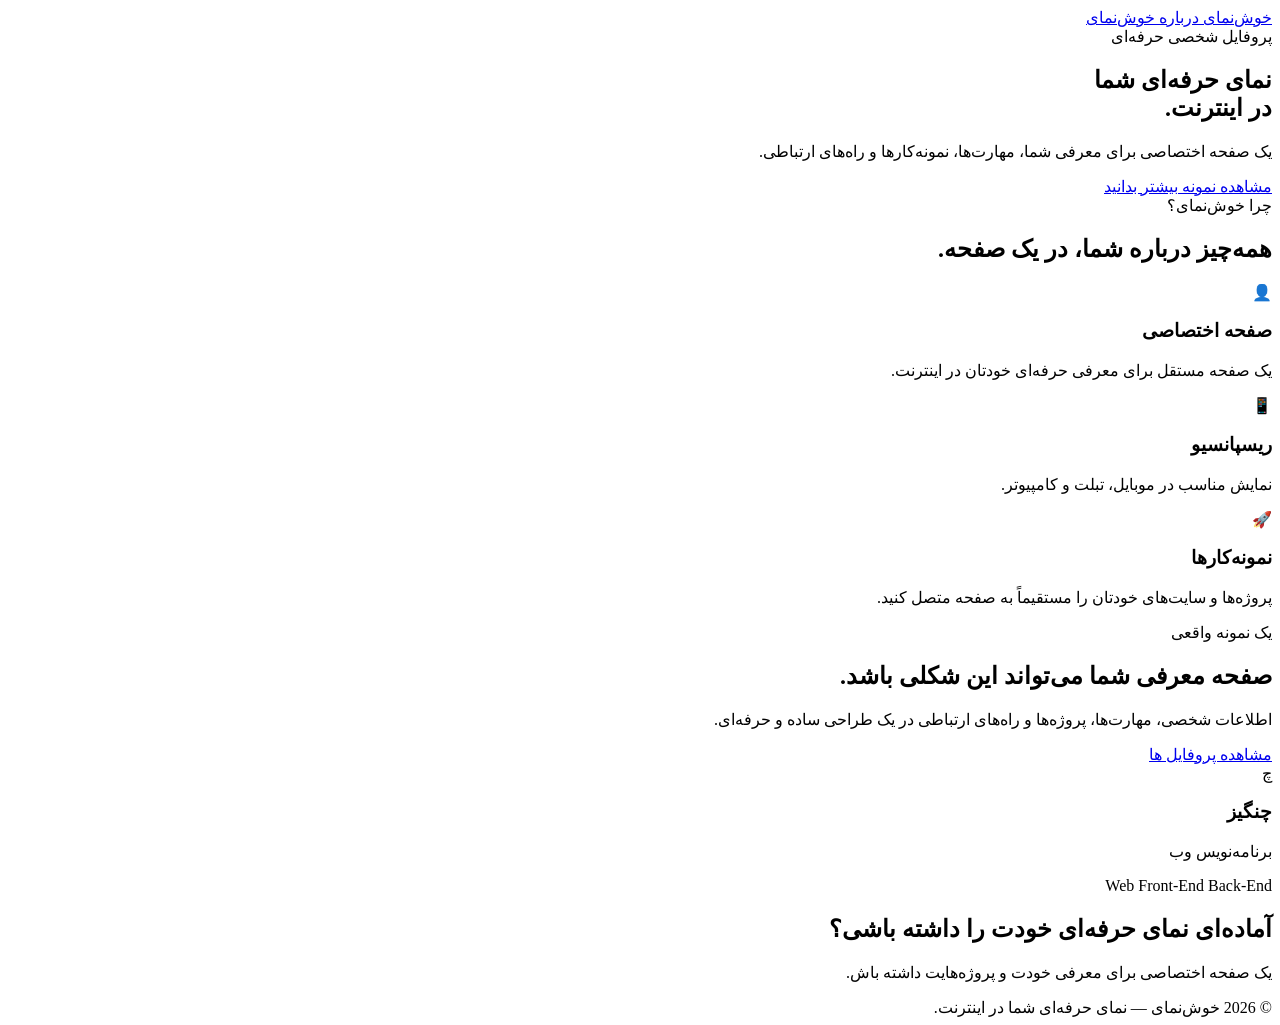
==== index.html @ b37d6eff "Alpha:0.0.3" ====
<!DOCTYPE html>
<html lang="fa" dir="rtl">

<head>

    <meta charset="UTF-8">

    <meta name="viewport" content="width=device-width, initial-scale=1.0">

    <title>
        خوش نمای | نمای حرفه‌ای شما در اینترنت
    </title>
    <link href="https://fonts.googleapis.com/css2?family=Vazirmatn:wght@100..900&display=swap" rel="stylesheet">

    <meta name="description" content="خوش‌نمای؛ صفحه معرفی شخصی حرفه‌ای برای حضور بهتر شما در اینترنت.">

    <link rel="stylesheet" href="css/style.css">

</head>


<body>

    <!-- ================================
         Header
    ================================= -->

    <header>

        <div class="container nav">

            <a href="./" class="brand">
                خوش‌نمای
            </a>

            <a href="#about" class="nav-link">
                درباره خوش‌نمای
            </a>

        </div>

    </header>


    <main>

        <!-- ================================
             Hero
        ================================= -->

        <section class="hero">

            <div class="container hero-content">

                <span class="badge">
                    پروفایل شخصی حرفه‌ای
                </span>

                <h1>
                    نمای حرفه‌ای شما
                    <br>
                    <span>در اینترنت.</span>
                </h1>

                <p>
                    یک صفحه اختصاصی برای معرفی شما،
                    مهارت‌ها، نمونه‌کارها و راه‌های ارتباطی.
                </p>

                <div class="hero-actions">

                    <a href="profiles/parham/" class="button primary">
                        مشاهده نمونه
                    </a>

                    <a href="#about" class="button secondary">
                        بیشتر بدانید
                    </a>

                </div>

            </div>

        </section>


        <!-- ================================
             Features
        ================================= -->

        <section id="about" class="section">

            <div class="container">

                <div class="section-heading">

                    <span>
                        چرا خوش‌نمای؟
                    </span>

                    <h2>
                        همه‌چیز درباره شما،
                        در یک صفحه.
                    </h2>

                </div>


                <div class="features">

                    <article class="feature-card">

                        <div class="feature-icon">
                            👤
                        </div>

                        <h3>
                            صفحه اختصاصی
                        </h3>

                        <p>
                            یک صفحه مستقل برای معرفی
                            حرفه‌ای خودتان در اینترنت.
                        </p>

                    </article>


                    <article class="feature-card">

                        <div class="feature-icon">
                            📱
                        </div>

                        <h3>
                            ریسپانسیو
                        </h3>

                        <p>
                            نمایش مناسب در موبایل،
                            تبلت و کامپیوتر.
                        </p>

                    </article>


                    <article class="feature-card">

                        <div class="feature-icon">
                            🚀
                        </div>

                        <h3>
                            نمونه‌کارها
                        </h3>

                        <p>
                            پروژه‌ها و سایت‌های خودتان
                            را مستقیماً به صفحه متصل کنید.
                        </p>

                    </article>

                </div>

            </div>

        </section>


        <!-- ================================
             Profile Showcase
        ================================= -->

        <section class="showcase section">

            <div class="container showcase-content">

                <div>

                    <span class="badge">
                        یک نمونه واقعی
                    </span>

                    <h2>
                        صفحه معرفی شما
                        می‌تواند این شکلی باشد.
                    </h2>

                    <p>
                        اطلاعات شخصی، مهارت‌ها،
                        پروژه‌ها و راه‌های ارتباطی
                        در یک طراحی ساده و حرفه‌ای.
                    </p>

                    <a href="./profiles.html" class="button primary">
                        مشاهده پروفایل ها
                    </a>

                </div>


                <div class="showcase-card">

                    <div class="showcase-avatar">
                        چ
                    </div>

                    <h3>
                        چنگیز
                    </h3>

                    <p>
                        برنامه‌نویس وب
                    </p>

                    <div class="showcase-tags">

                        <span>Web</span>
                        <span>Front-End</span>
                        <span>Back-End</span>

                    </div>

                </div>

            </div>

        </section>


        <!-- ================================
             Simple CTA
        ================================= -->

        <section class="cta">

            <div class="container">

                <h2>
                    آماده‌ای نمای حرفه‌ای
                    خودت را داشته باشی؟
                </h2>

                <p>
                    یک صفحه اختصاصی برای معرفی خودت
                    و پروژه‌هایت داشته باش.
                </p>

            </div>

        </section>

    </main>


    <!-- ================================
         Footer
    ================================= -->

    <footer>

        <div class="container">

            © 2026 خوش‌نمای — نمای حرفه‌ای شما در اینترنت.

        </div>

    </footer>

</body>

</html>
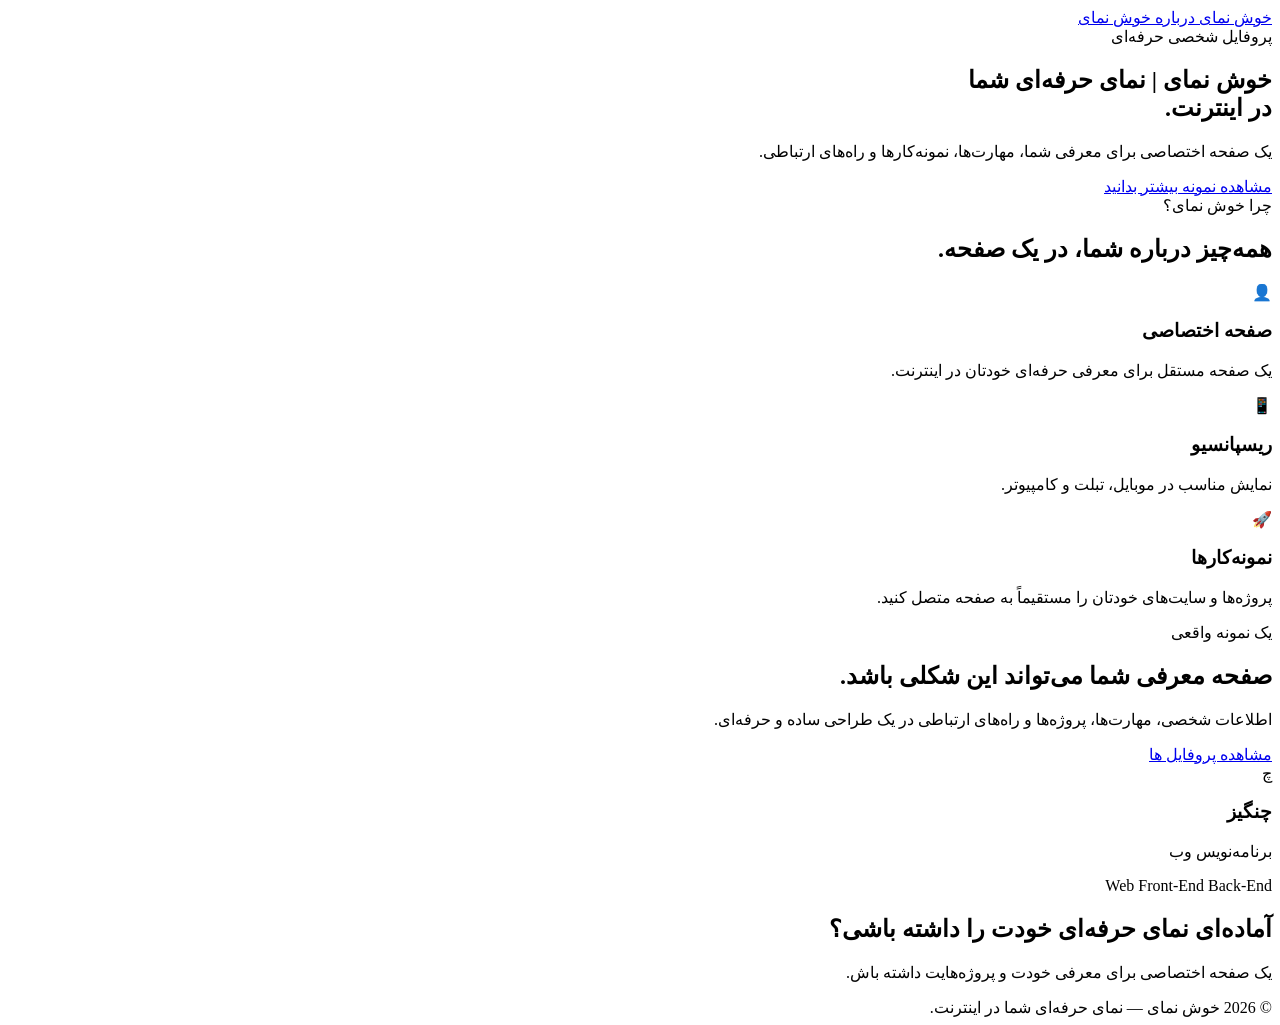
==== commit 723290f5: "Alpha:0.0.4" ====
--- a/index.html
+++ b/index.html
@@ -6,13 +6,13 @@
     <meta charset="UTF-8">
 
     <meta name="viewport" content="width=device-width, initial-scale=1.0">
-
+    <link rel="icon" type="image/webp" href="logo.webp">
     <title>
         خوش نمای | نمای حرفه‌ای شما در اینترنت
     </title>
     <link href="https://fonts.googleapis.com/css2?family=Vazirmatn:wght@100..900&display=swap" rel="stylesheet">
 
-    <meta name="description" content="خوش‌نمای؛ صفحه معرفی شخصی حرفه‌ای برای حضور بهتر شما در اینترنت.">
+    <meta name="description" content="خوش نمای؛ صفحه معرفی شخصی حرفه‌ای برای حضور بهتر شما در اینترنت.">
 
     <link rel="stylesheet" href="css/style.css">
 
@@ -30,11 +30,11 @@
         <div class="container nav">
 
             <a href="./" class="brand">
-                خوش‌نمای
+                خوش نمای
             </a>
 
             <a href="#about" class="nav-link">
-                درباره خوش‌نمای
+                درباره خوش نمای
             </a>
 
         </div>
@@ -57,7 +57,7 @@
                 </span>
 
                 <h1>
-                    نمای حرفه‌ای شما
+                    خوش نمای | نمای حرفه‌ای شما
                     <br>
                     <span>در اینترنت.</span>
                 </h1>
@@ -95,7 +95,7 @@
                 <div class="section-heading">
 
                     <span>
-                        چرا خوش‌نمای؟
+                        چرا خوش نمای؟
                     </span>
 
                     <h2>
@@ -262,7 +262,7 @@
 
         <div class="container">
 
-            © 2026 خوش‌نمای — نمای حرفه‌ای شما در اینترنت.
+            © 2026 خوش نمای — نمای حرفه‌ای شما در اینترنت.
 
         </div>
 
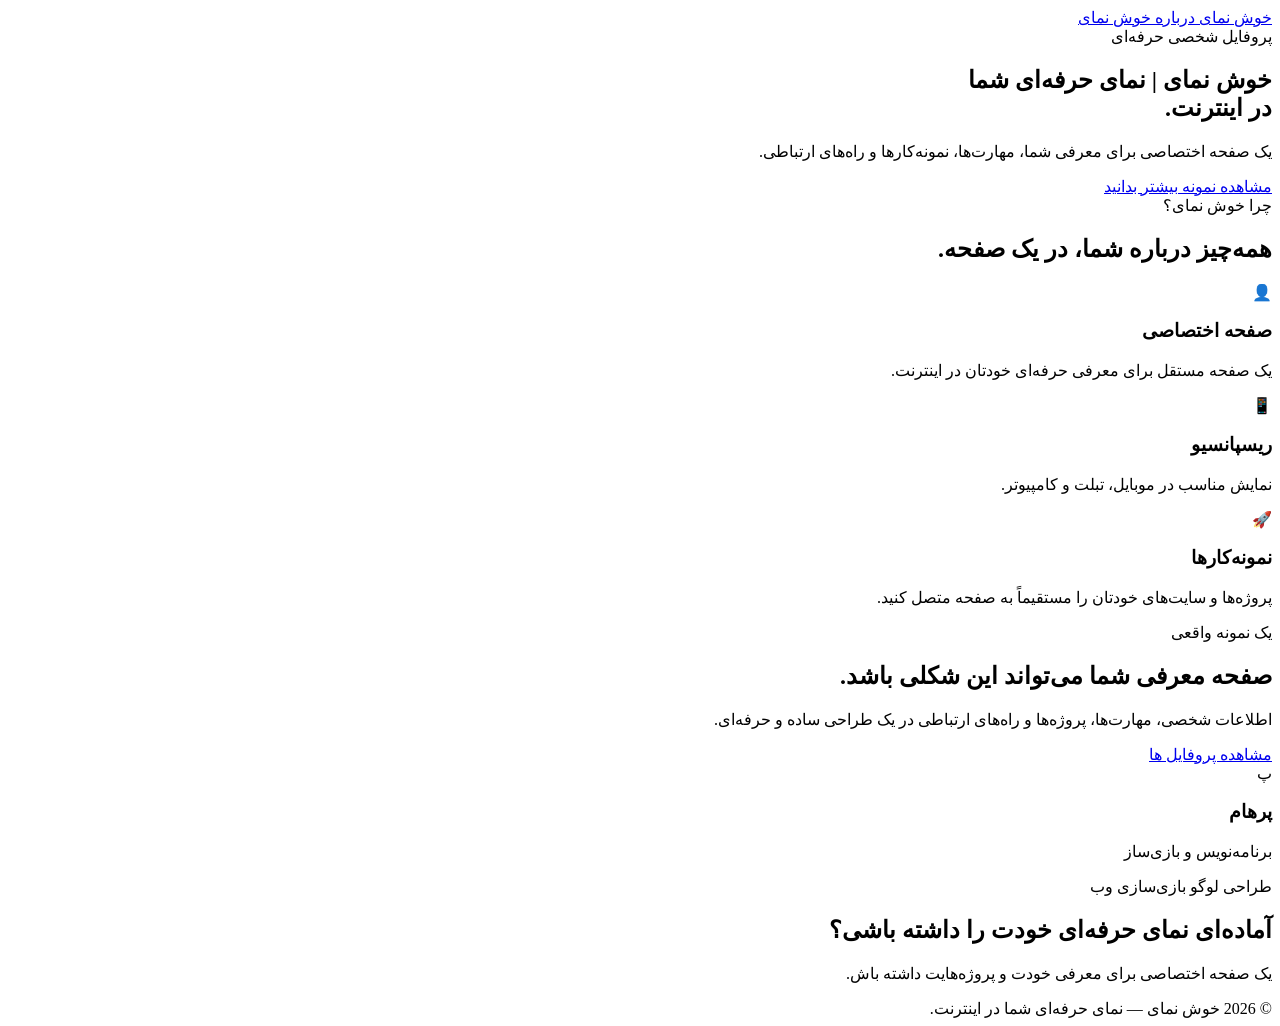
==== commit 11036548: "Alpha0.0.6: Add AmiraliMoradi" ====
--- a/index.html
+++ b/index.html
@@ -203,22 +203,22 @@
                 <div class="showcase-card">
 
                     <div class="showcase-avatar">
-                        چ
+                        پ
                     </div>
 
                     <h3>
-                        چنگیز
+                        پرهام
                     </h3>
 
                     <p>
-                        برنامه‌نویس وب
+                        برنامه‌نویس و بازی‌ساز
                     </p>
 
                     <div class="showcase-tags">
 
-                        <span>Web</span>
-                        <span>Front-End</span>
-                        <span>Back-End</span>
+                        <span>طراحی لوگو</span>
+                        <span>بازی‌سازی</span>
+                        <span>وب</span>
 
                     </div>
 
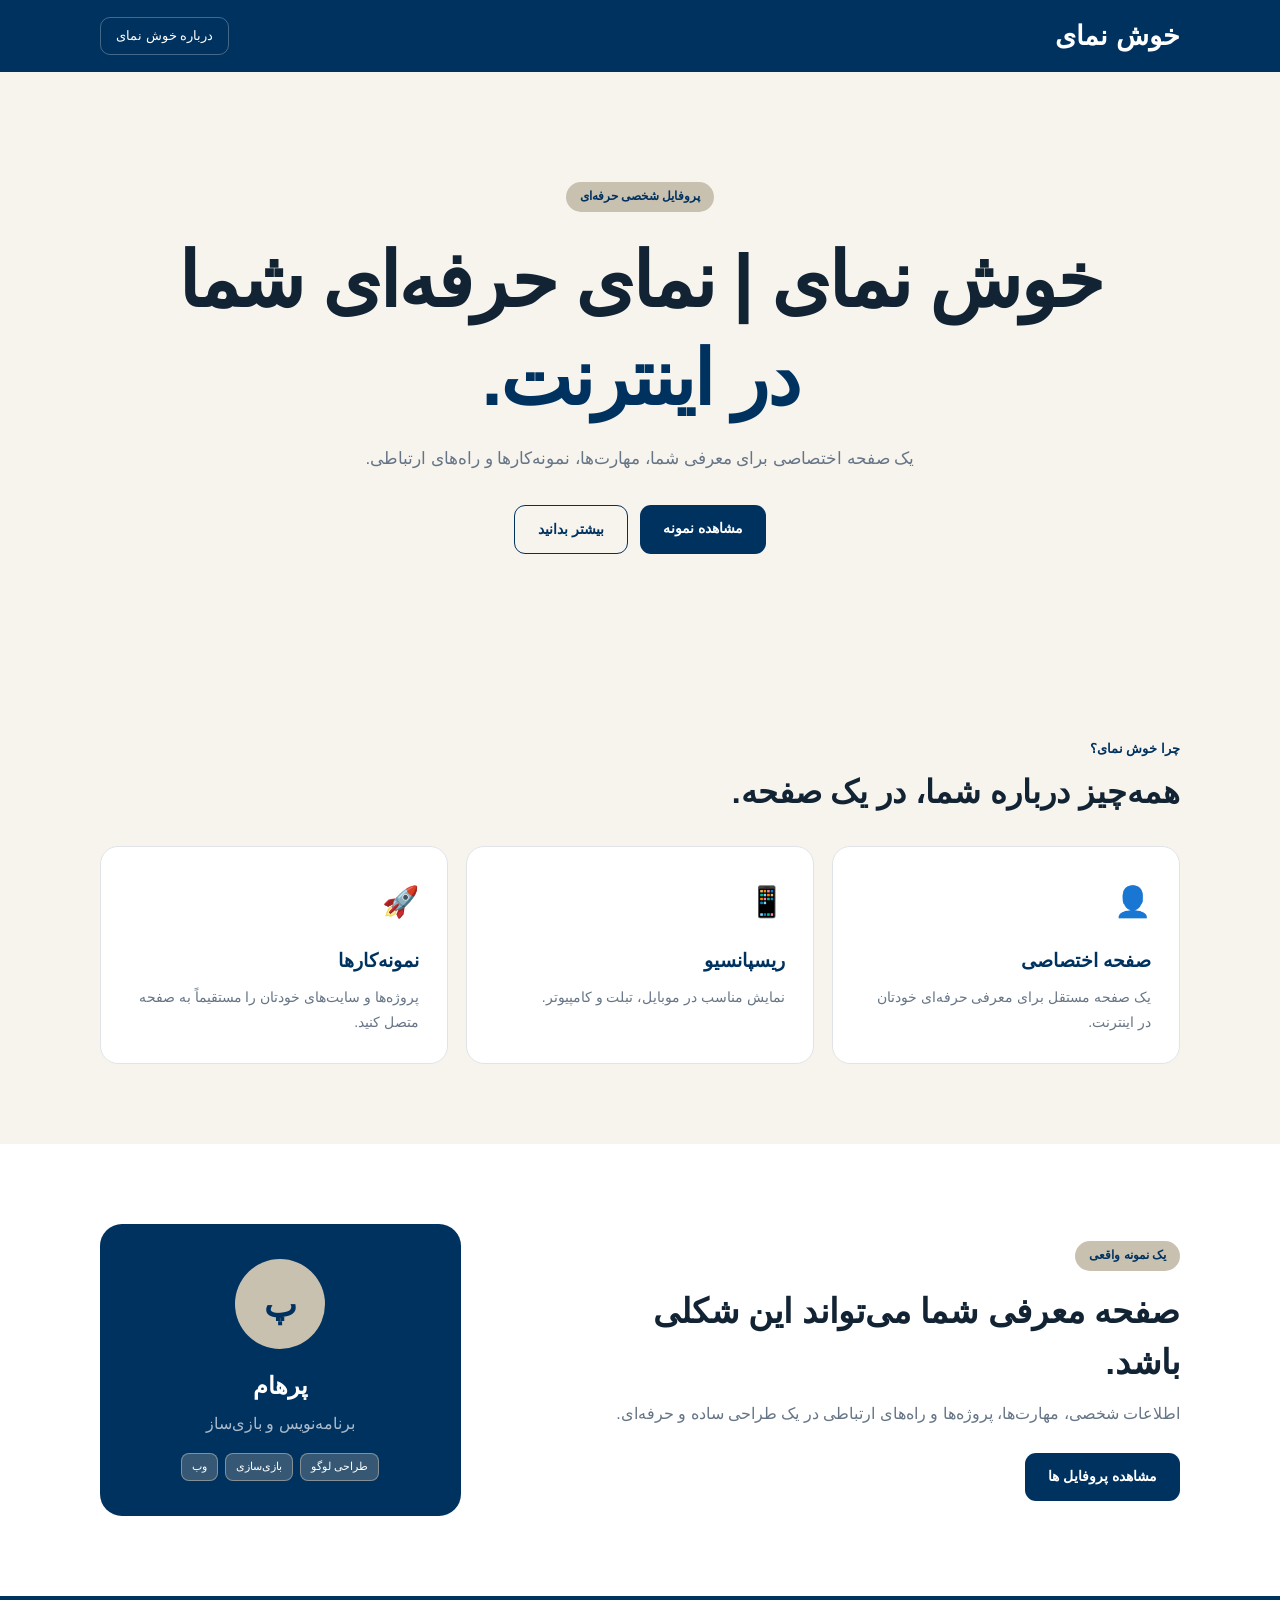
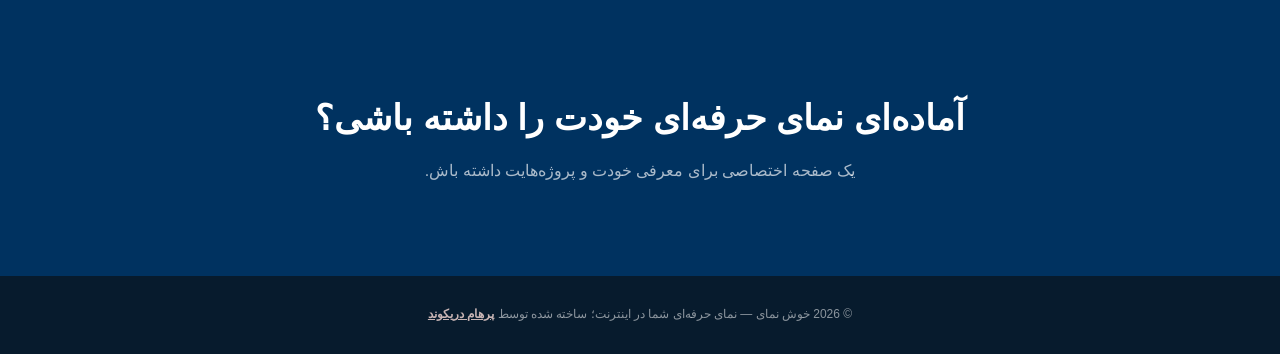
==== commit a2594078: "alpha:0.0.7a" ====
--- a/index.html
+++ b/index.html
@@ -262,7 +262,7 @@
 
         <div class="container">
 
-            © 2026 خوش نمای — نمای حرفه‌ای شما در اینترنت.
+            © 2026 خوش نمای — نمای حرفه‌ای شما در اینترنت؛ ساخته شده توسط <a href="profiles/parham/"><strong>پرهام دریکوند</strong></a>
 
         </div>
 
--- a/css/style.css
+++ b/css/style.css
@@ -0,0 +1,493 @@
+/* ========================================
+   Reset
+======================================== */
+
+* {
+    margin: 0;
+    padding: 0;
+
+    box-sizing: border-box;
+}
+
+html {
+    scroll-behavior: smooth;
+}
+
+body {
+    background: #f7f4ee;
+    color: #122334;
+
+    font-family: "Vazirmatn", Tahoma, sans-serif;
+
+    line-height: 1.8;
+}
+
+a {
+    color: inherit;
+
+    text-decoration: none;
+}
+
+
+/* ========================================
+   Container
+======================================== */
+
+.container {
+    width: min(1080px, 92%);
+
+    margin: 0 auto;
+}
+
+
+/* ========================================
+   Header
+======================================== */
+
+header {
+    position: sticky;
+
+    top: 0;
+
+    z-index: 100;
+
+    background: #003260;
+
+    color: #ffffff;
+}
+
+.nav {
+    height: 72px;
+
+    display: flex;
+    align-items: center;
+    justify-content: space-between;
+}
+
+.brand {
+    font-size: 27px;
+
+    font-weight: 800;
+}
+
+.nav-link {
+    padding: 6px 15px;
+
+    border: 1px solid #ffffff44;
+
+    border-radius: 10px;
+
+    font-size: 13px;
+
+    transition: 0.2s ease;
+}
+
+.nav-link:hover {
+    background: #C9C1B0;
+
+    color: #003260;
+
+    border-color: #C9C1B0;
+}
+
+
+/* ========================================
+   Hero
+======================================== */
+
+.hero {
+    padding: 110px 0 100px;
+
+    text-align: center;
+}
+
+.hero-content {
+    display: flex;
+
+    flex-direction: column;
+
+    align-items: center;
+}
+
+.badge {
+    display: inline-block;
+
+    padding: 4px 14px;
+
+    background: #C9C1B0;
+
+    color: #003260;
+
+    border-radius: 50px;
+
+    font-size: 12px;
+
+    font-weight: 700;
+}
+
+.hero h1 {
+    margin-top: 20px;
+
+    font-size: clamp(45px, 7vw, 76px);
+
+    line-height: 1.3;
+
+    letter-spacing: -2px;
+}
+
+.hero h1 span {
+    color: #003260;
+}
+
+.hero p {
+    max-width: 650px;
+
+    margin-top: 15px;
+
+    color: #667586;
+
+    font-size: 17px;
+}
+
+.hero-actions {
+    display: flex;
+
+    flex-wrap: wrap;
+
+    justify-content: center;
+
+    gap: 12px;
+
+    margin-top: 30px;
+}
+
+
+/* ========================================
+   Buttons
+======================================== */
+
+.button {
+    display: inline-block;
+
+    padding: 11px 23px;
+
+    border-radius: 11px;
+
+    font-size: 14px;
+
+    font-weight: 700;
+
+    transition: 0.2s ease;
+}
+
+.button:hover {
+    transform: translateY(-3px);
+}
+
+.primary {
+    background: #003260;
+
+    color: #ffffff;
+}
+
+.secondary {
+    border: 1px solid #003260;
+
+    color: #003260;
+}
+
+
+/* ========================================
+   Sections
+======================================== */
+
+.section {
+    padding: 80px 0;
+}
+
+.section-heading {
+    margin-bottom: 30px;
+}
+
+.section-heading span {
+    color: #003260;
+
+    font-size: 13px;
+
+    font-weight: 700;
+}
+
+.section-heading h2 {
+    max-width: 650px;
+
+    margin-top: 5px;
+
+    color: #122334;
+
+    font-size: 32px;
+
+    line-height: 1.5;
+}
+
+
+/* ========================================
+   Features
+======================================== */
+
+.features {
+    display: grid;
+
+    grid-template-columns: repeat(3, 1fr);
+
+    gap: 18px;
+}
+
+.feature-card {
+    padding: 28px;
+
+    background: #ffffff;
+
+    border: 1px solid #e0e4e8;
+
+    border-radius: 18px;
+
+    transition: 0.2s ease;
+}
+
+.feature-card:hover {
+    transform: translateY(-5px);
+
+    border-color: #C9C1B0;
+
+    box-shadow: 0 15px 35px #00326012;
+}
+
+.feature-icon {
+    font-size: 30px;
+}
+
+.feature-card h3 {
+    margin-top: 15px;
+
+    color: #003260;
+
+    font-size: 19px;
+}
+
+.feature-card p {
+    margin-top: 7px;
+
+    color: #667586;
+
+    font-size: 14px;
+}
+
+
+/* ========================================
+   Showcase
+======================================== */
+
+.showcase {
+    background: #ffffff;
+}
+
+.showcase-content {
+    display: grid;
+
+    grid-template-columns: 1.3fr 0.7fr;
+
+    align-items: center;
+
+    gap: 50px;
+}
+
+.showcase h2 {
+    max-width: 600px;
+
+    margin-top: 15px;
+
+    color: #122334;
+
+    font-size: 34px;
+
+    line-height: 1.5;
+}
+
+.showcase p {
+    max-width: 600px;
+
+    margin: 12px 0 25px;
+
+    color: #667586;
+}
+
+
+/* ========================================
+   Showcase Card
+======================================== */
+
+.showcase-card {
+    padding: 35px;
+
+    background: #003260;
+
+    color: #ffffff;
+
+    border-radius: 22px;
+
+    text-align: center;
+}
+
+.showcase-avatar {
+    width: 90px;
+    height: 90px;
+
+    display: flex;
+
+    align-items: center;
+    justify-content: center;
+
+    margin: 0 auto 15px;
+
+    background: #C9C1B0;
+
+    color: #003260;
+
+    border-radius: 50%;
+
+    font-size: 35px;
+
+    font-weight: 800;
+}
+
+.showcase-card h3 {
+    font-size: 24px;
+}
+
+.showcase-card p {
+    margin: 2px 0 15px;
+
+    color: #ffffffaa;
+}
+
+.showcase-tags {
+    display: flex;
+
+    flex-wrap: wrap;
+
+    justify-content: center;
+
+    gap: 7px;
+}
+
+.showcase-tags span {
+    padding: 3px 10px;
+
+    background: #C9C1B044;
+
+    border: 1px solid #C9C1B088;
+
+    border-radius: 8px;
+
+    font-size: 11px;
+}
+
+
+/* ========================================
+   CTA
+======================================== */
+
+.cta {
+    padding: 90px 0;
+
+    background: #003260;
+
+    color: #ffffff;
+
+    text-align: center;
+}
+
+.cta h2 {
+    font-size: 35px;
+}
+
+.cta p {
+    margin-top: 8px;
+
+    color: #ffffffaa;
+}
+
+
+/* ========================================
+   Footer
+======================================== */
+
+footer {
+    padding: 28px 0;
+
+    background: #071b2d;
+
+    color: #ffffff88;
+
+    font-size: 12px;
+
+    text-align: center;
+}
+
+
+/* ========================================
+   Responsive
+======================================== */
+
+@media (max-width: 700px) {
+
+    .nav-link {
+        display: none;
+    }
+
+    .hero {
+        padding: 75px 0;
+    }
+
+    .hero h1 {
+        font-size: 43px;
+
+        letter-spacing: -1px;
+    }
+
+    .hero p {
+        font-size: 15px;
+    }
+
+    .features {
+        grid-template-columns: 1fr;
+    }
+
+    .showcase-content {
+        grid-template-columns: 1fr;
+
+        gap: 35px;
+    }
+
+    .showcase h2 {
+        font-size: 28px;
+    }
+
+    .cta {
+        padding: 70px 20px;
+    }
+
+    .cta h2 {
+        font-size: 28px;
+    }
+}
+
+strong {
+    color: var(--accent);
+    font-weight: 600;
+    color: #c7b4b4;
+    text-decoration: underline;
+    margin: 0;
+    padding: 0;
+    box-sizing: border-box;
+}
